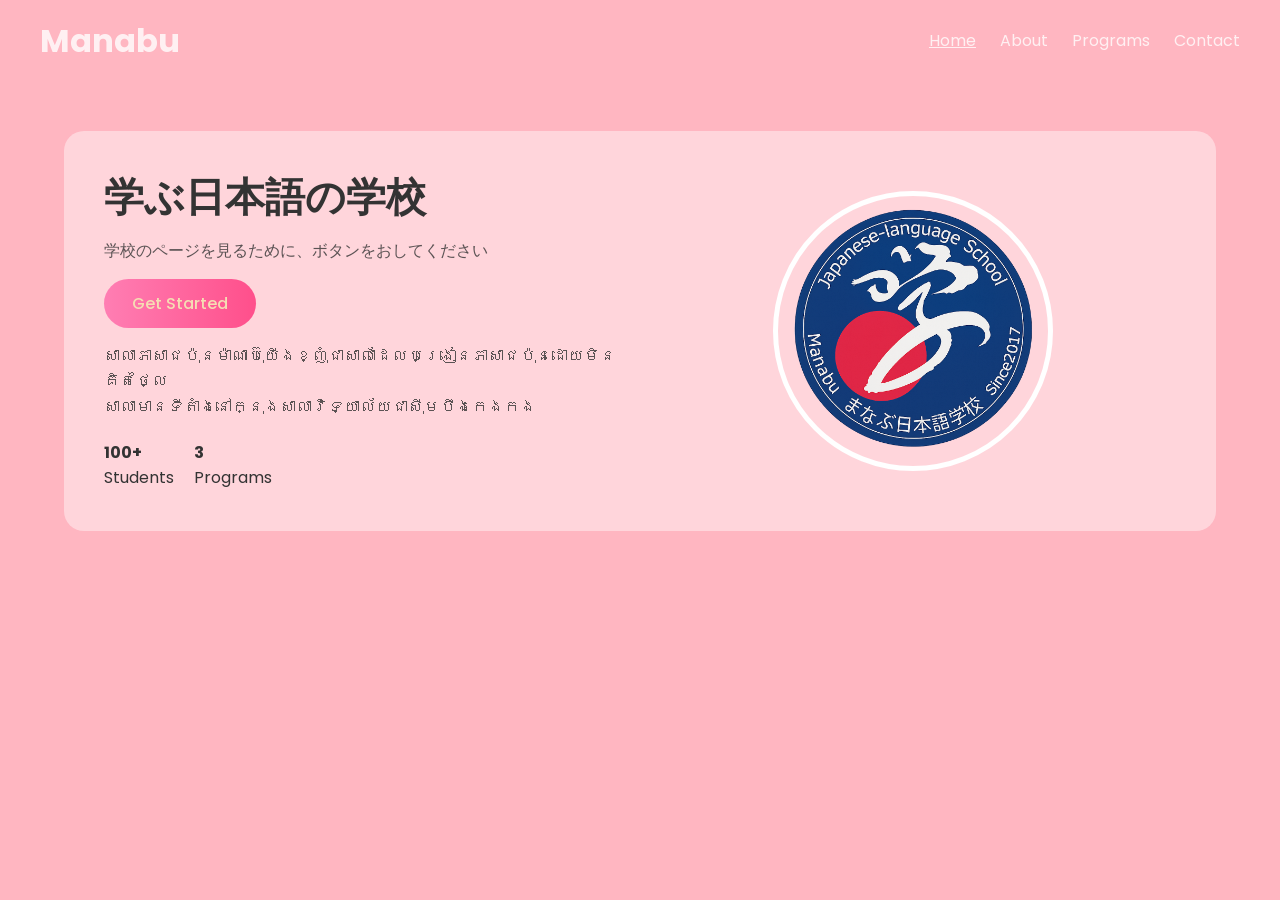
==== index.html @ 53a0a74f "Add files via upload" ====
<!DOCTYPE html>
<html lang="en">
<head>
  <meta charset="UTF-8">
  <meta name="viewport" content="width=device-width, initial-scale=1.0"> <!-- important for mobile scaling -->
  <title>Manabu School</title>
  <link href="https://fonts.googleapis.com/css2?family=Poppins:wght@300;500;700&display=swap" rel="stylesheet">
  <link rel="stylesheet" href="style.css">
  <link rel="icon" href="manabu_logo.png">
</head>
<body>

  <!-- NAV -->
  <nav class="navbar">
    <h2><a style="font-size: 2rem;" href="index.html">Manabu</a></h2>
    <div class="nav-links">
      <a class="Home" href="index.html">Home</a>
      <a href="about.html">About</a>
      <a href="programs.html">Programs</a>
      <a href="contact.html">Contact</a>
    </div>
  </nav>

  <!-- HERO -->
  <section class="hero">
    <div class="hero-text">
      <h1>学ぶ日本語の学校</h1>
      <p>学校のページを見るために、ボタンをおしてください</p>
      <button class="btn" "><a style="text-decoration: none; 
        font-size: 1rem;
        color: wheat;
      " href="https://web.facebook.com/manabujapaneseschool">Get Started</a></button>
      <p class="sub-text">
        សាលាភាសាជប៉ុនម៉ាណាប៊ុយេីងខ្ញុំជាសាលាដែលបង្រៀនភាសាជប៉ុនដោយមិនគិតថ្លៃ
        <br>
        សាលាមានទីតាំងនៅក្នុងសាលាវិទ្យាល័យជាសុីមបឹងកេងកង
      </p>
      <div class="stats">
        <div><strong>100+</strong><br>Students</div>
        <div><strong>3</strong><br>Programs</div>
      </div>
    </div>
    <div class="hero-img">
      <img src="manabu_logo.png " alt="Japanese culture" class="img2">
    </div>
  </section>

  <script src="JavaScript.js">
    function start(url) {
      window.open(url, '_blank');
    }
  </script>

</body>
</html>
---- style.css ----
* {
  margin: 0;
  padding: 0;
  box-sizing: border-box;
  font-family: 'Poppins', sans-serif;
}

body {
  background: lightpink;
  line-height: 1.6;
}

.text-top {
  color: rgb(252, 93, 120);
}

/* Sakura */
.sakura {
  position: fixed;
  top: -40px;
  width: 25px;
  height: 25px;
  background: url('sakura.png') no-repeat center;
  background-size: cover;
  pointer-events: none;
  animation: fall linear infinite;
  z-index: 9999;
}

@keyframes fall {
  0% {
    transform: translateY(0) translateX(0) rotate(0deg);
    opacity: 1;
  }
  25% {
    transform: translateY(25vh) translateX(40px) rotate(90deg);
  }
  50% {
    transform: translateY(50vh) translateX(-40px) rotate(180deg);
  }
  75% {
    transform: translateY(75vh) translateX(30px) rotate(270deg);
  }
  100% {
    transform: translateY(100vh) translateX(-30px) rotate(360deg);
    opacity: 0.7;
  }
}

/* NAVBAR */
nav {
  display: flex;
  justify-content: space-between;
  align-items: center;
  padding: 15px 30px;
  color: white;
  flex-wrap: wrap;
}

nav h2 {
  font-weight: 700;
  font-size: 1.5rem;
}

nav a {
  margin: 0 10px;
  text-decoration: none;
  color: white;
  opacity: 0.8;
  transition: 0.3s;
  font-size: 1rem;
}

nav a:hover {
  opacity: 1;

}

.Home-link {
  display: inline-flex;
  justify-content: center;
  align-items: center;
  padding: 10px 20px;
  border-radius: 30px;
  border: none;
  background: linear-gradient(90deg, #ff7eb3, #ff4f8b);
  color: white;
  cursor: pointer;
  font-weight: 500;
  transition: 0.3s;
}

.Home-link:hover {
  transform: translateY(-3px);
  box-shadow: 0 10px 20px rgba(255, 79, 139, 0.4);
}

/* HERO BOX */
.hero {
  margin: 20px auto;
  margin-top: 50px;
  width: 90%;
  max-width: 1200px;
  background: rgb(255, 213, 219);
  backdrop-filter: blur(15px);
  border-radius: 20px;
  padding: 30px;
  display: flex;
  justify-content: space-between;
  align-items: center;
  flex-wrap: wrap;
  color: #333;
}

/* TEXT */
.hero-text {
  flex: 1 1 300px;
  padding: 10px;
}

.hero-text h1 {
  font-size: 2.5rem;
  line-height: 1.3;
}

.hero-text p {
  margin: 15px 0;
  opacity: 0.8;
  font-size: 1rem;
}

span {
  font-size: 1rem;
  display: block;
  margin-top: 10px;
  color: rgb(252, 93, 120);
}

/* BUTTON */
.btn {
  padding: 12px 28px;
  border-radius: 30px;
  border: none;
  background: linear-gradient(90deg, #ff7eb3, #ff4f8b);
  color: white;
  cursor: pointer;
  font-weight: 500;
  transition: 0.3s;
}

.btn:hover {
  transform: translateY(-3px);
  box-shadow: 0 10px 20px rgba(255, 79, 139, 0.4);
}

/* STATS */
.stats {
  display: flex;
  gap: 20px;
  margin-top: 20px;
  flex-wrap: wrap;
}

.stats div {
  font-size: 1rem;
}

/* IMAGES */
.hero-img {
  flex: 1 1 300px;
  display: flex;
  justify-content: center;
  gap: 20px;
  flex-wrap: wrap;
}

.hero-img img {

  width: 280px;
  height: auto;
  border-radius: 50%;
  border: 5px solid white;
  transition: 0.3s;
}

.hero-img img:hover {
  transform: scale(1.05);
}

/* RESPONSIVE BREAKPOINTS */
@media (max-width: 900px) {
  .hero {
    flex-direction: column;
    text-align: center;
  }

  .hero-text h1 {
    font-size: 2rem;
  }

  .hero-img {
    margin-top: 20px;
    justify-content: center;   /* keep images centered */
    width: 220px;
    height: 220px;               /* let container span full width */
  }

  
}

@media (max-width: 600px) {
  nav {
    flex-direction: row;       /* keep horizontal */
    justify-content: center;   /* center items */
    flex-wrap: wrap;           /* allow wrapping if too many links */
    text-align: center;
  }

  nav h2 {
    flex: 1 1 100%;            /* logo/title on its own line */
    text-align: center;
    margin-bottom: 10px;
  }

  nav a {
    display: inline-block;     /* keep links side by side */
    margin: 5px 8px;
  }

  .hero-text h1 {
    font-size: 1.6rem;
  }

  .hero-text p {
    font-size: 0.9rem;
  }

  .hero-img img {
    width: 140px;
    height: 140px;
  }

  .btn {
    padding: 10px 20px;
    font-size: 0.9rem;
  }
}



/* Apply hover effect permanently on devices without hover (mobile/tablet) */
@media (hover: none) {
  .hero-img img {
    transform: scale(1.05);
  }
}


.Home{
  text-decoration: underline;
  text-decoration-color: white;
}

.nav-links a:hover{
  text-decoration: underline;
  text-decoration-color: white;
}
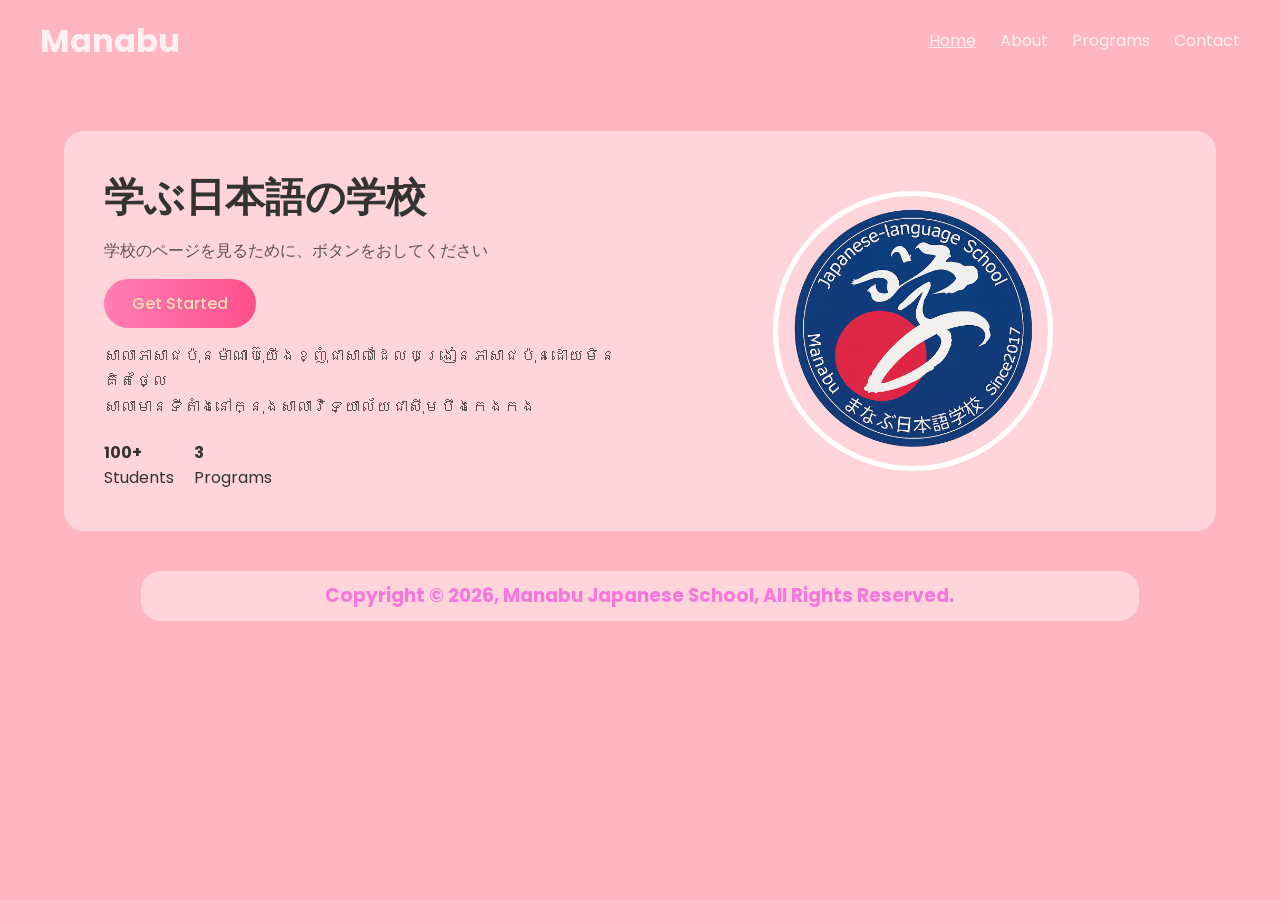
==== commit 852f04d3: "update" ====
--- a/index.html
+++ b/index.html
@@ -1,5 +1,6 @@
 <!DOCTYPE html>
 <html lang="en">
+
 <head>
   <meta charset="UTF-8">
   <meta name="viewport" content="width=device-width, initial-scale=1.0"> <!-- important for mobile scaling -->
@@ -8,42 +9,51 @@
   <link rel="stylesheet" href="style.css">
   <link rel="icon" href="manabu_logo.png">
 </head>
+
 <body>
 
   <!-- NAV -->
-  <nav class="navbar">
-    <h2><a style="font-size: 2rem;" href="index.html">Manabu</a></h2>
-    <div class="nav-links">
-      <a class="Home" href="index.html">Home</a>
-      <a href="about.html">About</a>
-      <a href="programs.html">Programs</a>
-      <a href="contact.html">Contact</a>
-    </div>
-  </nav>
+  <div class="wrapper">
+    <nav class="navbar">
+      <h2><a style="font-size: 2rem;" href="index.html">Manabu</a></h2>
+      <div class="nav-links">
+        <a class="Home" href="index.html">Home</a>
+        <a href="about.html">About</a>
+        <a href="programs.html">Programs</a>
+        <a href="contact.html">Contact</a>
+      </div>
+    </nav>
 
-  <!-- HERO -->
-  <section class="hero">
-    <div class="hero-text">
-      <h1>学ぶ日本語の学校</h1>
-      <p>学校のページを見るために、ボタンをおしてください</p>
-      <button class="btn" "><a style="text-decoration: none; 
-        font-size: 1rem;
-        color: wheat;
-      " href="https://web.facebook.com/manabujapaneseschool">Get Started</a></button>
-      <p class="sub-text">
-        សាលាភាសាជប៉ុនម៉ាណាប៊ុយេីងខ្ញុំជាសាលាដែលបង្រៀនភាសាជប៉ុនដោយមិនគិតថ្លៃ
-        <br>
-        សាលាមានទីតាំងនៅក្នុងសាលាវិទ្យាល័យជាសុីមបឹងកេងកង
-      </p>
-      <div class="stats">
-        <div><strong>100+</strong><br>Students</div>
-        <div><strong>3</strong><br>Programs</div>
+    <!-- HERO -->
+    <section class="hero">
+      <div class="hero-text">
+        <h1>学ぶ日本語の学校</h1>
+        <p>学校のページを見るために、ボタンをおしてください</p>
+        <button class="btn" "><a style=" text-decoration: none; font-size: 1rem; color: wheat; " href="
+          https://web.facebook.com/manabujapaneseschool">Get Started</a></button>
+        <p class="sub-text">
+          សាលាភាសាជប៉ុនម៉ាណាប៊ុយេីងខ្ញុំជាសាលាដែលបង្រៀនភាសាជប៉ុនដោយមិនគិតថ្លៃ
+          <br>
+          សាលាមានទីតាំងនៅក្នុងសាលាវិទ្យាល័យជាសុីមបឹងកេងកង
+        </p>
+        <div class="stats">
+          <div><strong>100+</strong><br>Students</div>
+          <div><strong>3</strong><br>Programs</div>
+        </div>
       </div>
-    </div>
-    <div class="hero-img">
-      <img src="manabu_logo.png " alt="Japanese culture" class="img2">
-    </div>
-  </section>
+      <div class="hero-img">
+        <img src="manabu_logo.png " alt="Japanese culture" class="img2">
+      </div>
+    </section>
+    <footer>
+      <div class="foot">
+        <h3>
+          Copyright &copy; 2026, Manabu Japanese School, All Rights Reserved.
+        </h3>
+      </div>
+    </footer>
+  </div>
+
 
   <script src="JavaScript.js">
     function start(url) {
@@ -52,4 +62,5 @@
   </script>
 
 </body>
+
 </html>
--- a/style.css
+++ b/style.css
@@ -264,4 +264,24 @@
 .nav-links a:hover{
   text-decoration: underline;
   text-decoration-color: white;
-}+}
+
+.foot{
+  background: rgb(255, 213, 219);
+  max-width: 78%;
+  text-align: center;
+  margin: 20px auto 0px;
+  border-radius: 20px;
+  padding: 10px;
+  color: rgb(246, 120, 219);
+  
+}
+
+.wrapper{
+  min-height: 100%;
+  display: flex;
+  flex-direction: column;
+}
+.hero{
+  flex:1;
+}
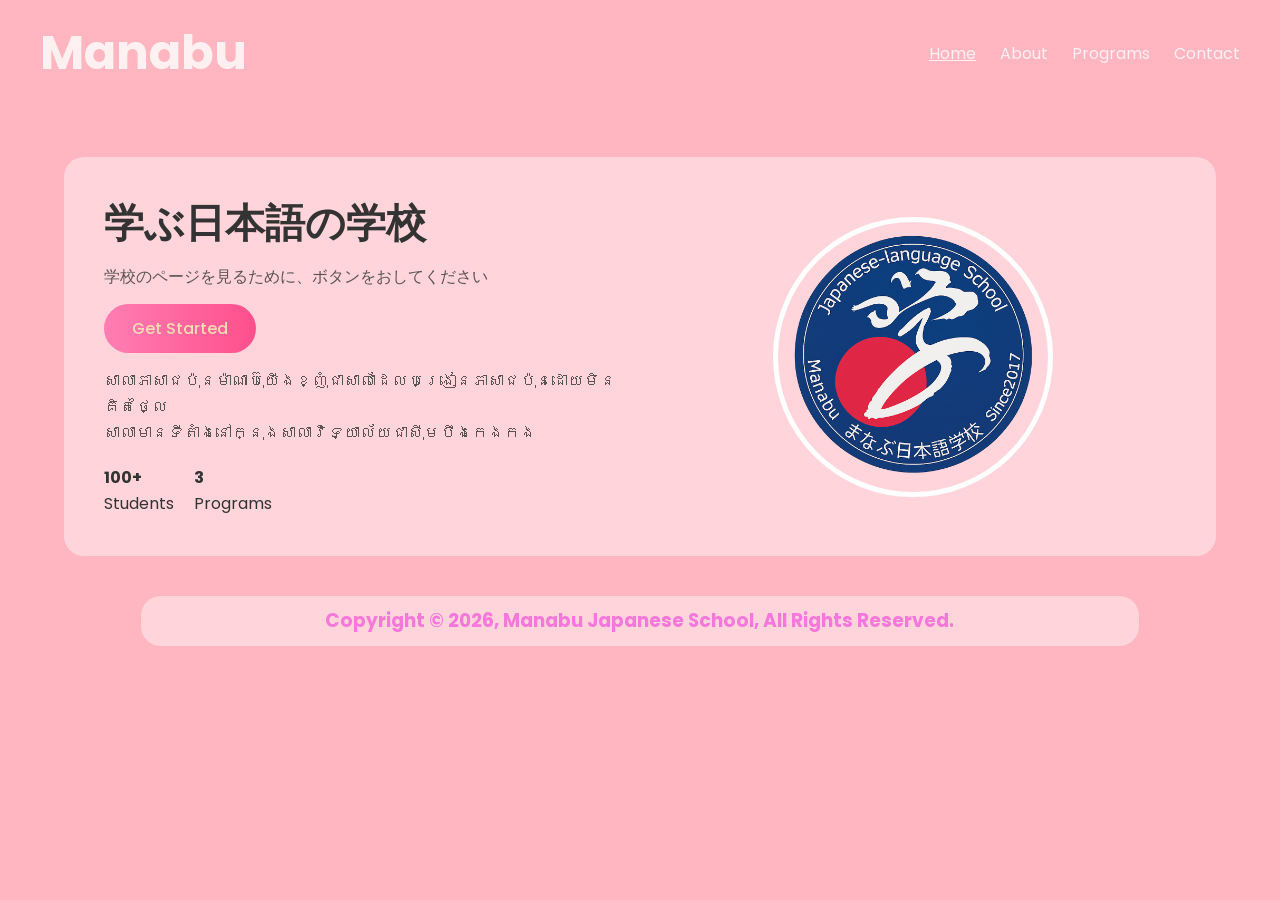
==== commit e3d2563f: "update" ====
--- a/index.html
+++ b/index.html
@@ -15,7 +15,7 @@
   <!-- NAV -->
   <div class="wrapper">
     <nav class="navbar">
-      <h2><a style="font-size: 2rem;" href="index.html">Manabu</a></h2>
+      <h2><a style="font-size: 3rem;" href="index.html">Manabu</a></h2>
       <div class="nav-links">
         <a class="Home" href="index.html">Home</a>
         <a href="about.html">About</a>
@@ -45,6 +45,7 @@
         <img src="manabu_logo.png " alt="Japanese culture" class="img2">
       </div>
     </section>
+
     <footer>
       <div class="foot">
         <h3>
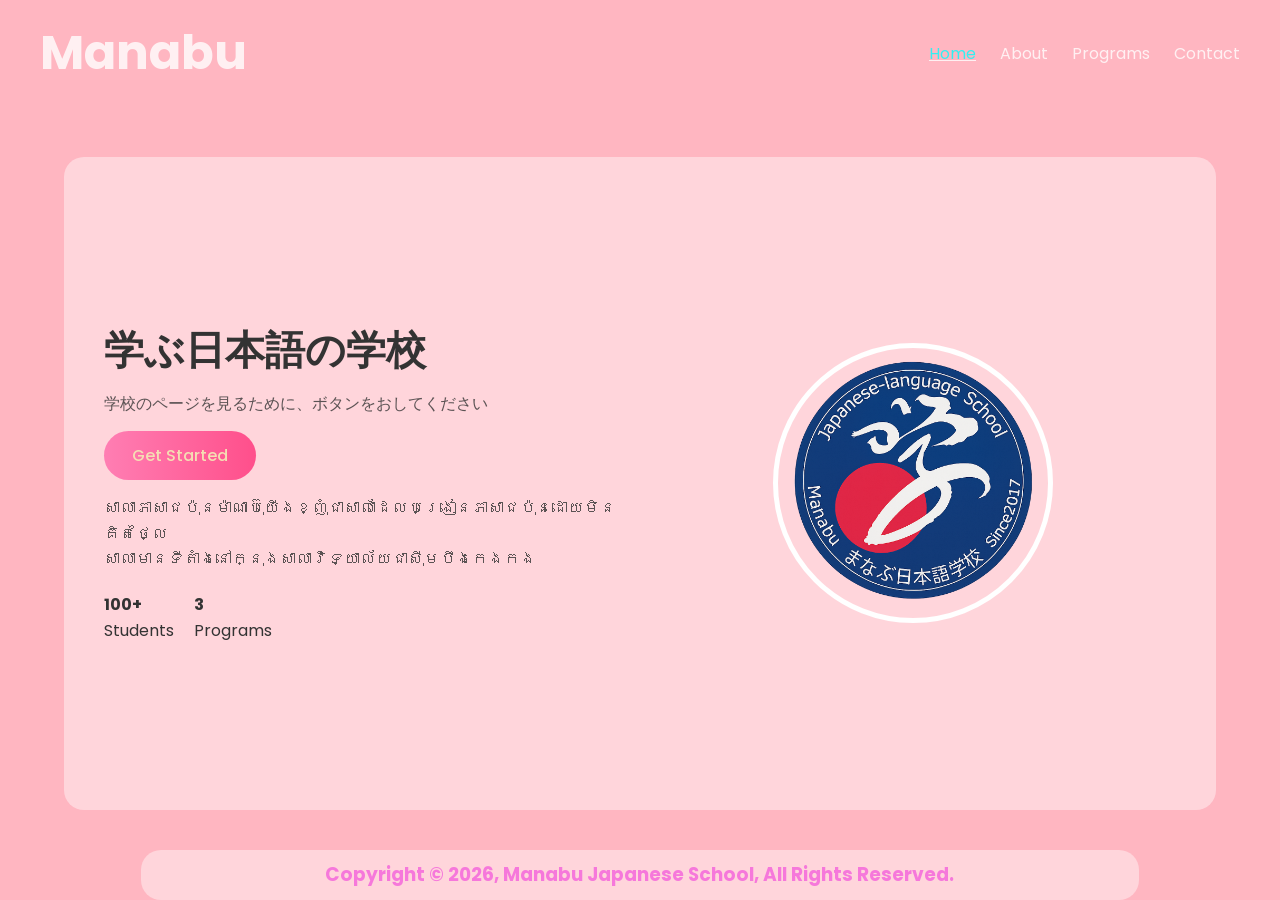
==== commit 33993808: "Add files via upload" ====
--- a/index.html
+++ b/index.html
@@ -64,4 +64,4 @@
 
 </body>
 
-</html>
+</html>
--- a/style.css
+++ b/style.css
@@ -204,6 +204,9 @@
     width: 220px;
     height: 220px;               /* let container span full width */
   }
+  .foot{
+    font-size: 13px;
+  }
 
   
 }
@@ -244,21 +247,71 @@
     padding: 10px 20px;
     font-size: 0.9rem;
   }
-}
-
-
+  .foot{
+    font-size: 10px;
+   }
+}
+
+
+@media (max-width: 400px) {
+  nav {
+    flex-direction: row;       /* keep horizontal */
+    justify-content: center;   /* center items */
+    flex-wrap: wrap;           /* allow wrapping if too many links */
+    text-align: center;
+  }
+
+  nav h2 {
+    flex: 1 1 100%;            /* logo/title on its own line */
+    text-align: center;
+    margin-bottom: 10px;
+  }
+
+  nav a {
+    display: inline-block;     /* keep links side by side */
+    margin: 5px 8px;
+  }
+
+  .hero-text h1 {
+    font-size: 1.6rem;
+  }
+
+  .hero-text p {
+    font-size: 0.9rem;
+  }
+
+  .hero-img img {
+    width: 140px;
+    height: 140px;
+  }
+
+  .btn {
+    padding: 10px 20px;
+    font-size: 0.9rem;
+  }
+  .foot{
+    font-size: 8px;
+
+
+  }
+}
 
 /* Apply hover effect permanently on devices without hover (mobile/tablet) */
 @media (hover: none) {
   .hero-img img {
     transform: scale(1.05);
   }
+  .nav-links a{
+    text-decoration: none;
+  }
+
 }
 
 
 .Home{
   text-decoration: underline;
   text-decoration-color: white;
+  color: cyan;
 }
 
 .nav-links a:hover{
@@ -278,10 +331,10 @@
 }
 
 .wrapper{
-  min-height: 100%;
+  min-height: 100vh;
   display: flex;
   flex-direction: column;
 }
 .hero{
-  flex:1;
-}
+  flex: 1;
+}
